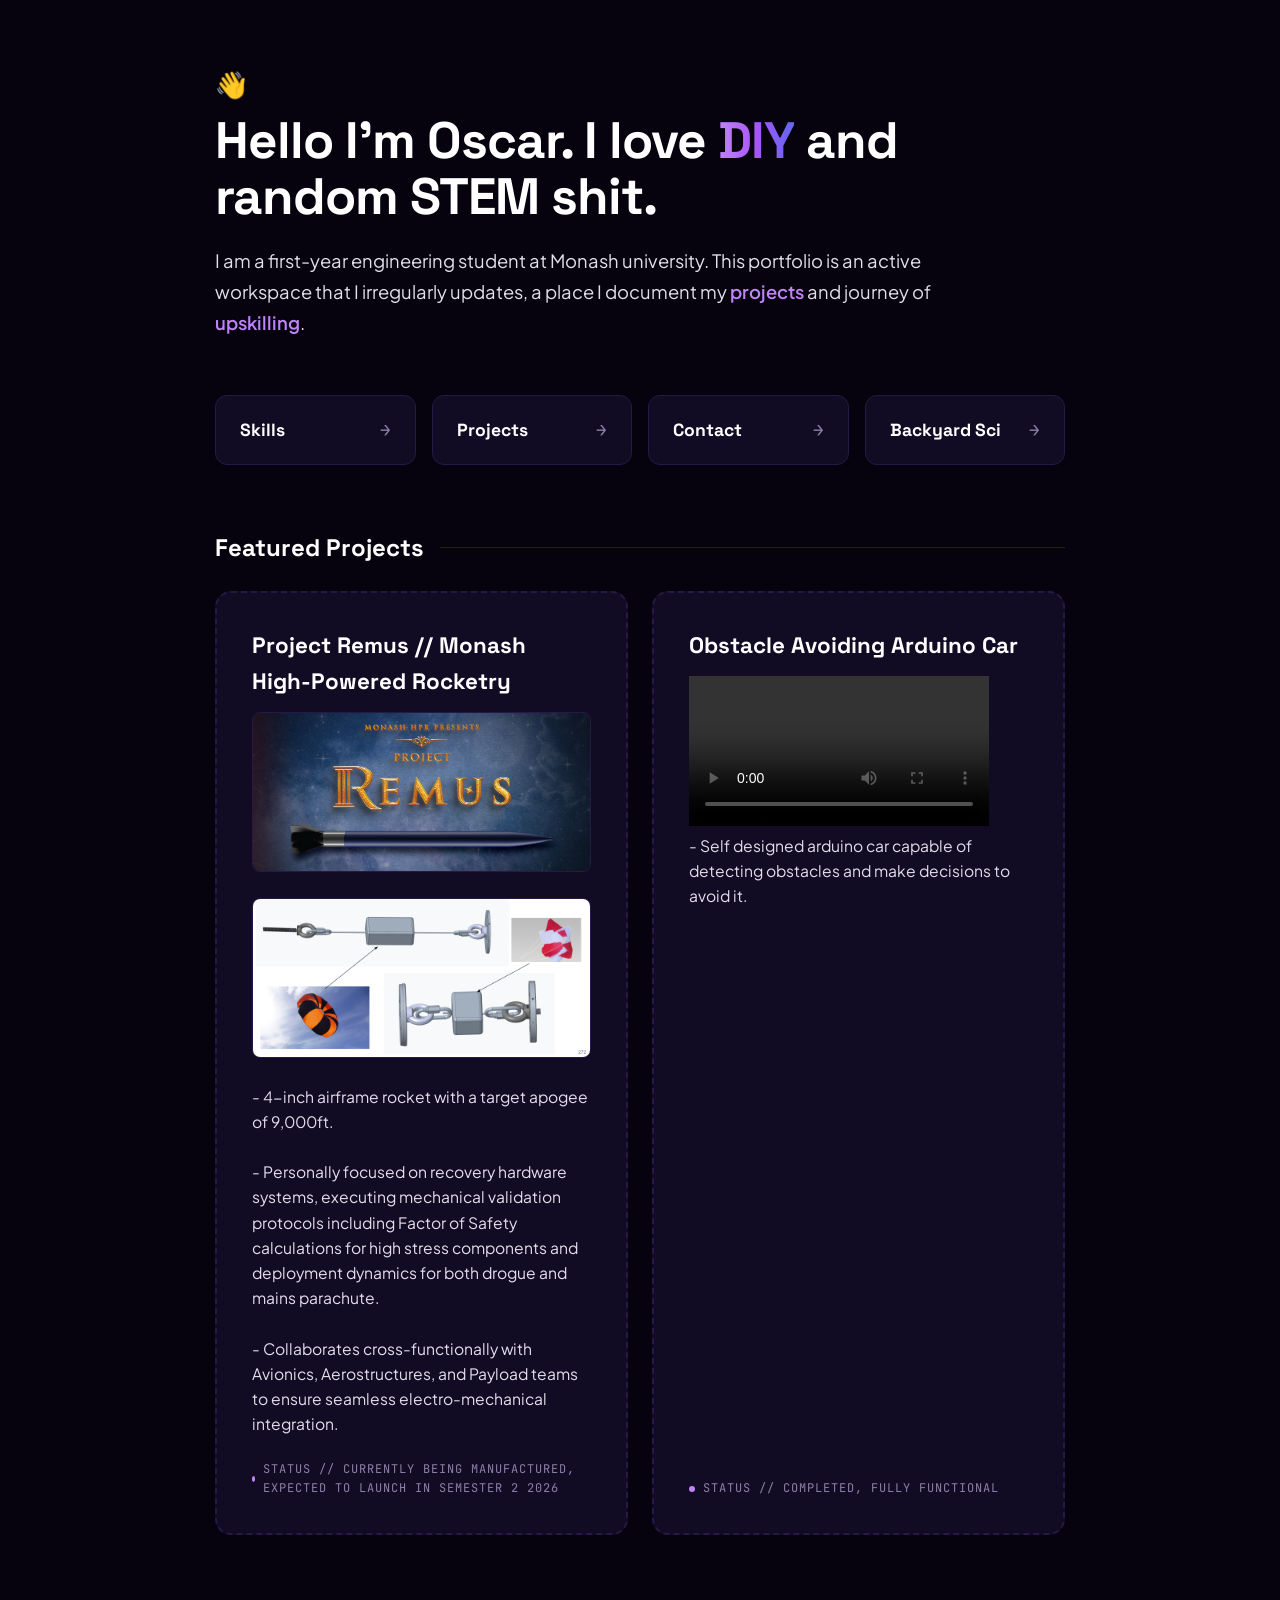
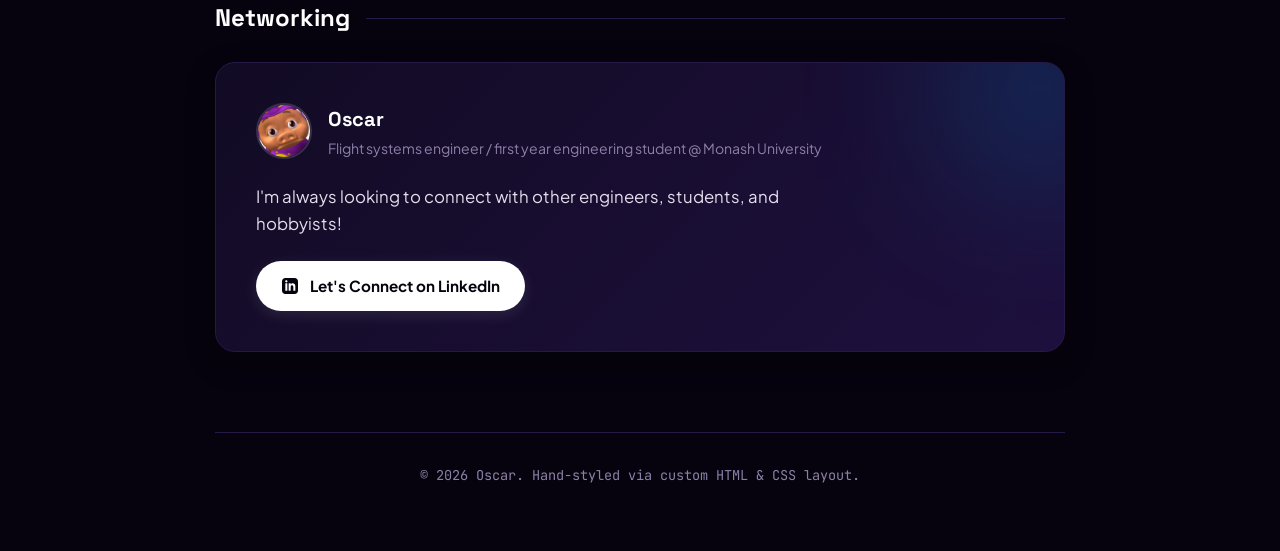
==== index.html @ cb421251 "Update index.html" ====
<!DOCTYPE html>
<html lang="en">
<head>
    <meta charset="UTF-8">
    <meta name="viewport" content="width=device-width, initial-scale=1.0">
    <title>Oscar // Portfolio</title>
    
    <!-- Premium clean fonts -->
    <link rel="preconnect" href="https://fonts.googleapis.com">
    <link rel="preconnect" href="https://fonts.gstatic.com" crossorigin>
    <link href="https://fonts.googleapis.com/css2?family=Space+Grotesk:wght@500;700&family=Plus+Jakarta+Sans:wght@400;500;600;700&family=JetBrains+Mono:wght@400;500&display=swap" rel="stylesheet">
    
    <style>
        /* PASSIONATE PURPLE THEME VARIABLES */
        :root {
            --bg-main: #06030e;        /* Dark obsidian purple night */
            --bg-card: #120b24;        /* Rich velvet purple for structural cards */
            --bg-card-hover: #191032;  /* Slightly brighter purple for hover reactions */
            --border: #261947;         /* Defined, clean border line */
            --text-title: #ffffff;     /* Crisp white for core headings */
            --text-body: #e3ddec;      /* Bright, high-readability text */
            --text-muted: #8d80a8;     /* Soft purple-grey for details */
            --accent-purple: #c084fc;  /* Neon electric lavender */
            --accent-blue: #6366f1;    /* Deep cosmic indigo */
            --linkedin-blue: #0077b5;  /* Official LinkedIn Accent */
        }

        /* RESET & BASE LAYOUT */
        * {
            box-sizing: border-box;
            margin: 0;
            padding: 0;
        }

        body {
            font-family: 'Plus Jakarta Sans', sans-serif;
            background-color: var(--bg-main);
            color: var(--text-body);
            line-height: 1.6;
            padding: 4rem 2rem;
            display: flex;
            justify-content: center;
            min-height: 100vh;
        }

        .container {
            max-width: 850px;
            width: 100%;
        }

        /* 1. ENTHUSIASTIC & PASSIONATE HEADER */
        header {
            margin-bottom: 3.5rem;
        }

        .wave-emoji {
            font-size: 1.6rem;
            display: inline-block;
            margin-bottom: 0.5rem;
        }

        h1 {
            font-family: 'Space Grotesk', sans-serif;
            font-size: 3.2rem;
            font-weight: 700;
            color: var(--text-title);
            letter-spacing: -1px;
            line-height: 1.1;
            margin-bottom: 1.2rem;
        }

        /* Gradient phrase highlighting true passion */
        h1 span {
            background: linear-gradient(to right, var(--accent-purple), #a855f7, var(--accent-blue));
            -webkit-background-clip: text;
            -webkit-text-fill-color: transparent;
        }

        .passionate-bio {
            font-size: 1.15rem;
            color: var(--text-body);
            max-width: 720px;
            line-height: 1.7;
        }

        .passionate-bio strong {
            color: var(--accent-purple);
            font-weight: 600;
        }

        /* 2. DIRECTORY NAVIGATION LINKS */
        .nav-grid {
            display: grid;
            grid-template-columns: repeat(auto-fit, minmax(180px, 1fr));
            gap: 1rem;
            margin-bottom: 4rem;
        }

        .nav-card {
            background-color: var(--bg-card);
            border: 1px solid var(--border);
            border-radius: 12px;
            padding: 1.25rem 1.5rem;
            text-decoration: none;
            color: var(--text-title);
            font-family: 'Space Grotesk', sans-serif;
            font-weight: 700;
            font-size: 1.1rem;
            display: flex;
            justify-content: space-between;
            align-items: center;
            transition: all 0.25s cubic-bezier(0.4, 0, 0.2, 1);
        }

        .nav-card .arrow {
            font-family: 'JetBrains Mono', monospace;
            color: var(--text-muted);
            transition: transform 0.2s ease, color 0.2s ease;
        }

        .nav-card:hover {
            background-color: var(--bg-card-hover);
            border-color: var(--accent-purple);
            transform: translateY(-3px);
            box-shadow: 0 8px 20px rgba(192, 132, 252, 0.08);
        }

        .nav-card:hover .arrow {
            transform: translateX(4px);
            color: var(--accent-purple);
        }

        /* SECTION UTILITIES */
        .section-header {
            font-family: 'Space Grotesk', sans-serif;
            font-size: 1.5rem;
            color: var(--text-title);
            margin-bottom: 1.5rem;
            display: flex;
            align-items: center;
            gap: 1rem;
        }

        .section-header::after {
            content: '';
            flex-grow: 1;
            height: 1px;
            background-color: var(--border);
        }

        /* 3. TWO-COLUMN FEATURED PROJECTS GRID */
        .projects-twin-grid {
            display: grid;
            grid-template-columns: repeat(auto-fit, minmax(340px, 1fr));
            gap: 1.5rem;
            margin-bottom: 4rem;
        }

        .placeholder-card {
            background-color: var(--bg-card);
            border: 2px dashed var(--border); /* Dashed lines clearly indicate incoming builds */
            border-radius: 16px;
            padding: 2.2rem;
            display: flex;
            flex-direction: column;
            justify-content: space-between;
            min-height: 280px;
            transition: all 0.25s ease;
        }

        .placeholder-card:hover {
            border-color: rgba(192, 132, 252, 0.4);
            background-color: rgba(25, 16, 50, 0.3);
        }

        .card-top h3 {
            font-family: 'Space Grotesk', sans-serif;
            font-size: 1.4rem;
            color: var(--text-title);
            margin-bottom: 0.75rem;
        }

        .card-top p {
            color: var(--text-body);
            font-size: 0.98rem;
            line-height: 1.6;
        }

        /* Styling for the new project showcase images */
        .project-img {
            width: 100%;
            height: 160px;
            object-fit: cover;
            border-radius: 8px;
            margin-bottom: 1.2rem;
            border: 1px solid var(--border);
        }

        .status-tag {
            font-family: 'JetBrains Mono', monospace;
            font-size: 0.75rem;
            color: var(--text-muted);
            text-transform: uppercase;
            letter-spacing: 1px;
            display: flex;
            align-items: center;
            gap: 0.5rem;
            margin-top: 1.5rem;
        }

        /* Small pulsing dot for active projects */
        .status-tag::before {
            content: '';
            width: 6px;
            height: 6px;
            background-color: var(--accent-purple);
            border-radius: 50%;
            display: inline-block;
        }

        /* 4. VISUALLY APPEALING LINKEDIN FEATURE CARD */
        .linkedin-feature-box {
            background: linear-gradient(135deg, rgba(18, 11, 36, 1) 0%, rgba(30, 16, 62, 1) 100%);
            border: 1px solid var(--border);
            border-radius: 20px;
            padding: 2.5rem;
            position: relative;
            overflow: hidden;
            display: flex;
            flex-direction: column;
            gap: 1.5rem;
            box-shadow: 0 10px 30px rgba(0, 0, 0, 0.3);
        }

        /* Subtle glowing background accent blur */
        .linkedin-feature-box::after {
            content: '';
            position: absolute;
            top: -50px;
            right: -50px;
            width: 150px;
            height: 150px;
            background: var(--linkedin-blue);
            filter: blur(80px);
            opacity: 0.4;
            pointer-events: none;
        }

        .linkedin-header {
            display: flex;
            align-items: center;
            gap: 1rem;
        }

        /* Formatted profile image styling */
        .linkedin-avatar {
            width: 56px;
            height: 56px;
            border-radius: 50%;
            object-fit: cover;
            border: 2px solid rgba(255, 255, 255, 0.15);
        }

        .profile-info h4 {
            font-family: 'Space Grotesk', sans-serif;
            font-size: 1.25rem;
            color: var(--text-title);
            margin-bottom: 0.15rem;
        }

        .profile-info p {
            font-size: 0.88rem;
            color: var(--text-muted);
        }

        .linkedin-pitch {
            color: var(--text-body);
            font-size: 1.05rem;
            max-width: 600px;
        }

        .linkedin-btn {
            align-self: flex-start;
            background-color: var(--text-title);
            color: var(--bg-main);
            padding: 0.8rem 1.6rem;
            border-radius: 30px;
            text-decoration: none;
            font-weight: 700;
            font-size: 0.95rem;
            display: inline-flex;
            align-items: center;
            gap: 0.75rem;
            transition: all 0.25s ease;
            box-shadow: 0 4px 15px rgba(255, 255, 255, 0.1);
        }

        .linkedin-btn svg {
            fill: currentColor;
            width: 16px;
            height: 16px;
            }

        .linkedin-btn:hover {
            background-color: var(--accent-purple);
            color: var(--text-title);
            transform: translateY(-2px);
            box-shadow: 0 6px 20px rgba(192, 132, 252, 0.3);
        }

        /* MINIMAL FOOTER */
        footer {
            margin-top: 5rem;
            border-top: 1px solid var(--border);
            padding-top: 2rem;
            text-align: center;
            font-family: 'JetBrains Mono', monospace;
            font-size: 0.85rem;
            color: var(--text-muted);
        }

        @media (max-width: 680px) {
            h1 { font-size: 2.4rem; }
            body { padding: 2rem 1rem; }
            .linkedin-feature-box { padding: 1.75rem; }
        }
    </style>
</head>
<body>

    <div class="container">
        
        <!-- HEADER BLOCK -->
        <header>
            <span class="wave-emoji">👋</span>
            <h1>Hello I'm Oscar. I love <span>DIY</span> and random STEM shit.</h1>
            <p class="passionate-bio">
                I am a first-year engineering student at Monash university. This portfolio is an active workspace that I irregularly updates, a place I document my <strong>projects</strong> and journey of <strong>upskilling</strong>.
            </p>
        </header>

        <!-- DIRECTORY NAVIGATION -->
        <nav class="nav-grid">
            <a href="SKILLS.html" class="nav-card">Skills <span class="arrow">→</span></a>
            <a href="project.html" class="nav-card">Projects <span class="arrow">→</span></a>
            <a href="CONTACTS.html" class="nav-card">Contact <span class="arrow">→</span></a>
            <a href="backyardscience.html" class="nav-card">Backyard Sci <span class="arrow">→</span></a>
        </nav>

        <!-- TWO FEATURED PROJECTS PLACEHOLDERS -->
        <section>
            <h2 class="section-header">Featured Projects</h2>
            <div class="projects-twin-grid">
                
                <!-- PROJECT REMUS -->
                <div class="placeholder-card">
                    <div class="card-top">
                        <!-- FEATURED IMAGE ONE -->
                        <h3>Project Remus // Monash High-Powered Rocketry</h3>
                        <img src="Images/remus.png" alt="Project Remus" class="project-img">
                        <img src="Images/remusrecovery.png" alt="CAD designs of the recovery system" class="project-img">
                        <p>
                            - 4-inch airframe rocket with a target apogee of 9,000ft.
                        </p>
                        <br>
                        <p>
                            - Personally focused on recovery hardware systems, executing mechanical validation protocols including Factor of Safety calculations for high stress components and deployment dynamics for both drogue and mains parachute. 
                        </p>
                        <br>
                        <p>    
                            - Collaborates cross-functionally with Avionics, Aerostructures, and Payload teams to ensure seamless electro-mechanical integration.
                        </p>
                    </div>
                    <div class="status-tag">Status // Currently being manufactured, expected to launch in semester 2 2026</div>
                </div>

                <!-- OBSTACLE AVOIDING ARDUINO CAR -->
                <div class="placeholder-card">
                    <div class="card-top">
                        <!-- FEATURED IMAGE TWO -->
                        <h3>Obstacle Avoiding Arduino Car</h3>
                        <video src="Images/obstacleavoidingcar.mp4" controls width="300" ></video>
                        <p>
                            - Self designed arduino car capable of detecting obstacles and make decisions to avoid it.
                        </p>
                    </div>
                    <div class="status-tag">Status // Completed, fully functional</div>
                </div>

            </div>
        </section>

        <!-- DETAILED VISUAL LINKEDIN FEATURE CARD -->
        <section style="margin-bottom: 2rem;">
            <h2 class="section-header">Networking</h2>
            <div class="linkedin-feature-box">
                <div class="linkedin-header">
                    <!-- NEW LINKEDIN PROFILE PICTURE REPLACING INTERACTION BLANK CIRCLE -->
                    <img src="Images/ggbond.png" alt="Oscar Profile Picture" class="linkedin-avatar">
                    <div class="profile-info">
                        <h4>Oscar</h4>
                        <p>Flight systems engineer / first year engineering student @ Monash University</p>
                    </div>
                </div>
                
                <p class="linkedin-pitch">
                    I'm always looking to connect with other engineers, students, and hobbyists!
                </p>

                <!-- Button with official embedded LinkedIn SVG logo vector -->
                <a href="https://www.linkedin.com/in/oscar-li-14785518a/" target="_blank" class="linkedin-btn">
                    <svg xmlns="http://www.w3.org/2000/svg" viewBox="0 0 24 24"><path d="M19 0h-14c-2.761 0-5 2.239-5 5v14c0 2.761 2.239 5 5 5h14c2.762 0 5-2.239 5-5v-14c0-2.761-2.238-5-5-5zm-11 19h-3v-11h3v11zm-1.5-12.268c-.966 0-1.75-.79-1.75-1.764s.784-1.764 1.75-1.764 1.75.79 1.75 1.764-.783 1.764-1.75 1.764zm13.5 12.268h-3v-5.604c0-3.368-4-3.113-4 0v5.604h-3v-11h3v1.765c1.396-2.586 7-2.777 7 2.476v6.759z"/></svg>
                    Let's Connect on LinkedIn
                </a>
            </div>
        </section>

        <!-- CONSOLE FOOTER -->
        <footer>
            <p>© 2026 Oscar. Hand-styled via custom HTML & CSS layout.</p>
        </footer>

    </div>

</body>
</html>
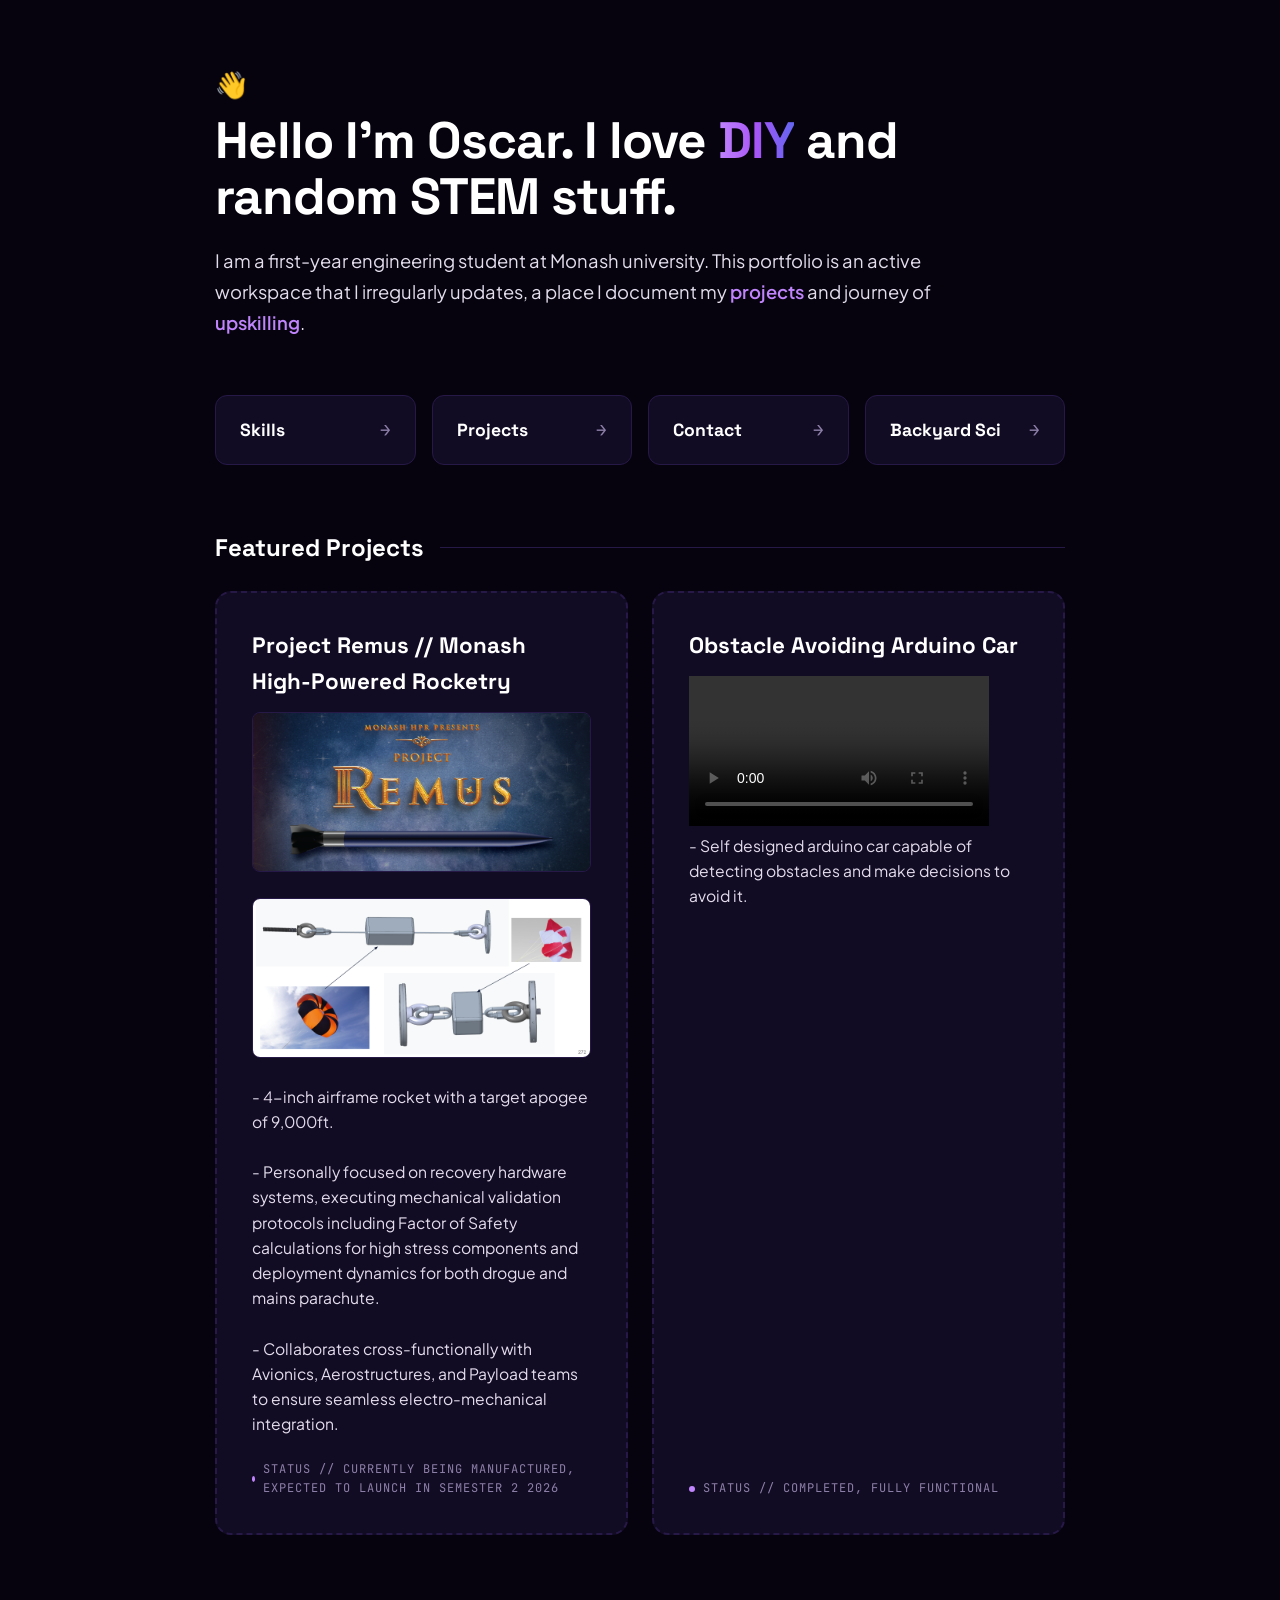
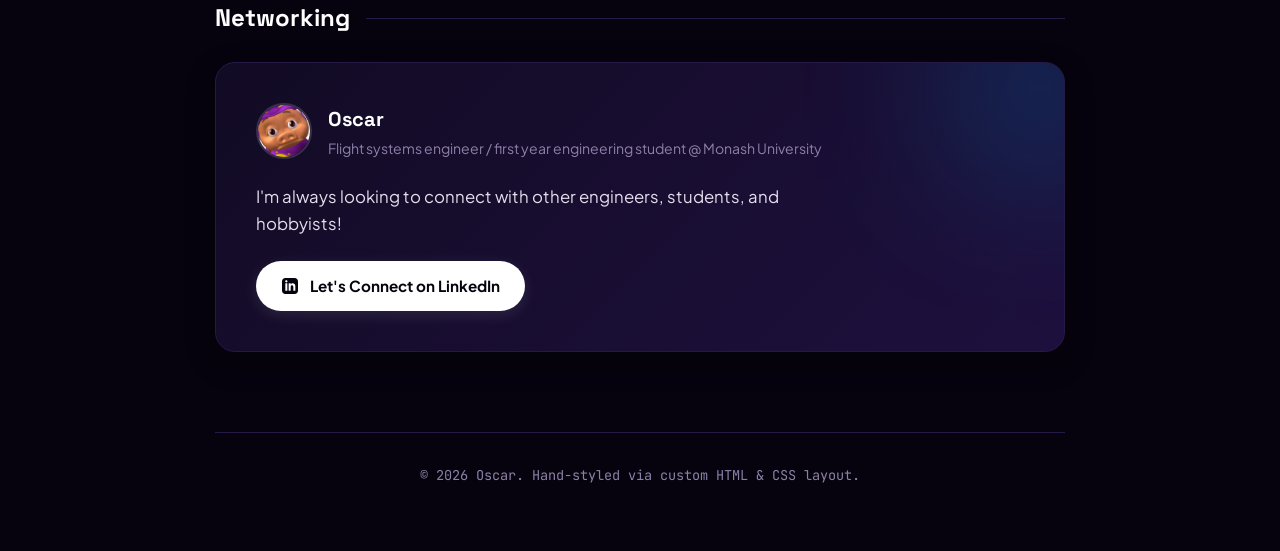
==== commit daa947f7: "Update index.html" ====
--- a/index.html
+++ b/index.html
@@ -333,7 +333,7 @@
         <!-- HEADER BLOCK -->
         <header>
             <span class="wave-emoji">👋</span>
-            <h1>Hello I'm Oscar. I love <span>DIY</span> and random STEM shit.</h1>
+            <h1>Hello I'm Oscar. I love <span>DIY</span> and random STEM stuff.</h1>
             <p class="passionate-bio">
                 I am a first-year engineering student at Monash university. This portfolio is an active workspace that I irregularly updates, a place I document my <strong>projects</strong> and journey of <strong>upskilling</strong>.
             </p>
@@ -341,9 +341,9 @@
 
         <!-- DIRECTORY NAVIGATION -->
         <nav class="nav-grid">
-            <a href="SKILLS.html" class="nav-card">Skills <span class="arrow">→</span></a>
-            <a href="project.html" class="nav-card">Projects <span class="arrow">→</span></a>
-            <a href="CONTACTS.html" class="nav-card">Contact <span class="arrow">→</span></a>
+            <a href="skills.html" class="nav-card">Skills <span class="arrow">→</span></a>
+            <a href="projects.html" class="nav-card">Projects <span class="arrow">→</span></a>
+            <a href="contacts.html" class="nav-card">Contact <span class="arrow">→</span></a>
             <a href="backyardscience.html" class="nav-card">Backyard Sci <span class="arrow">→</span></a>
         </nav>
 
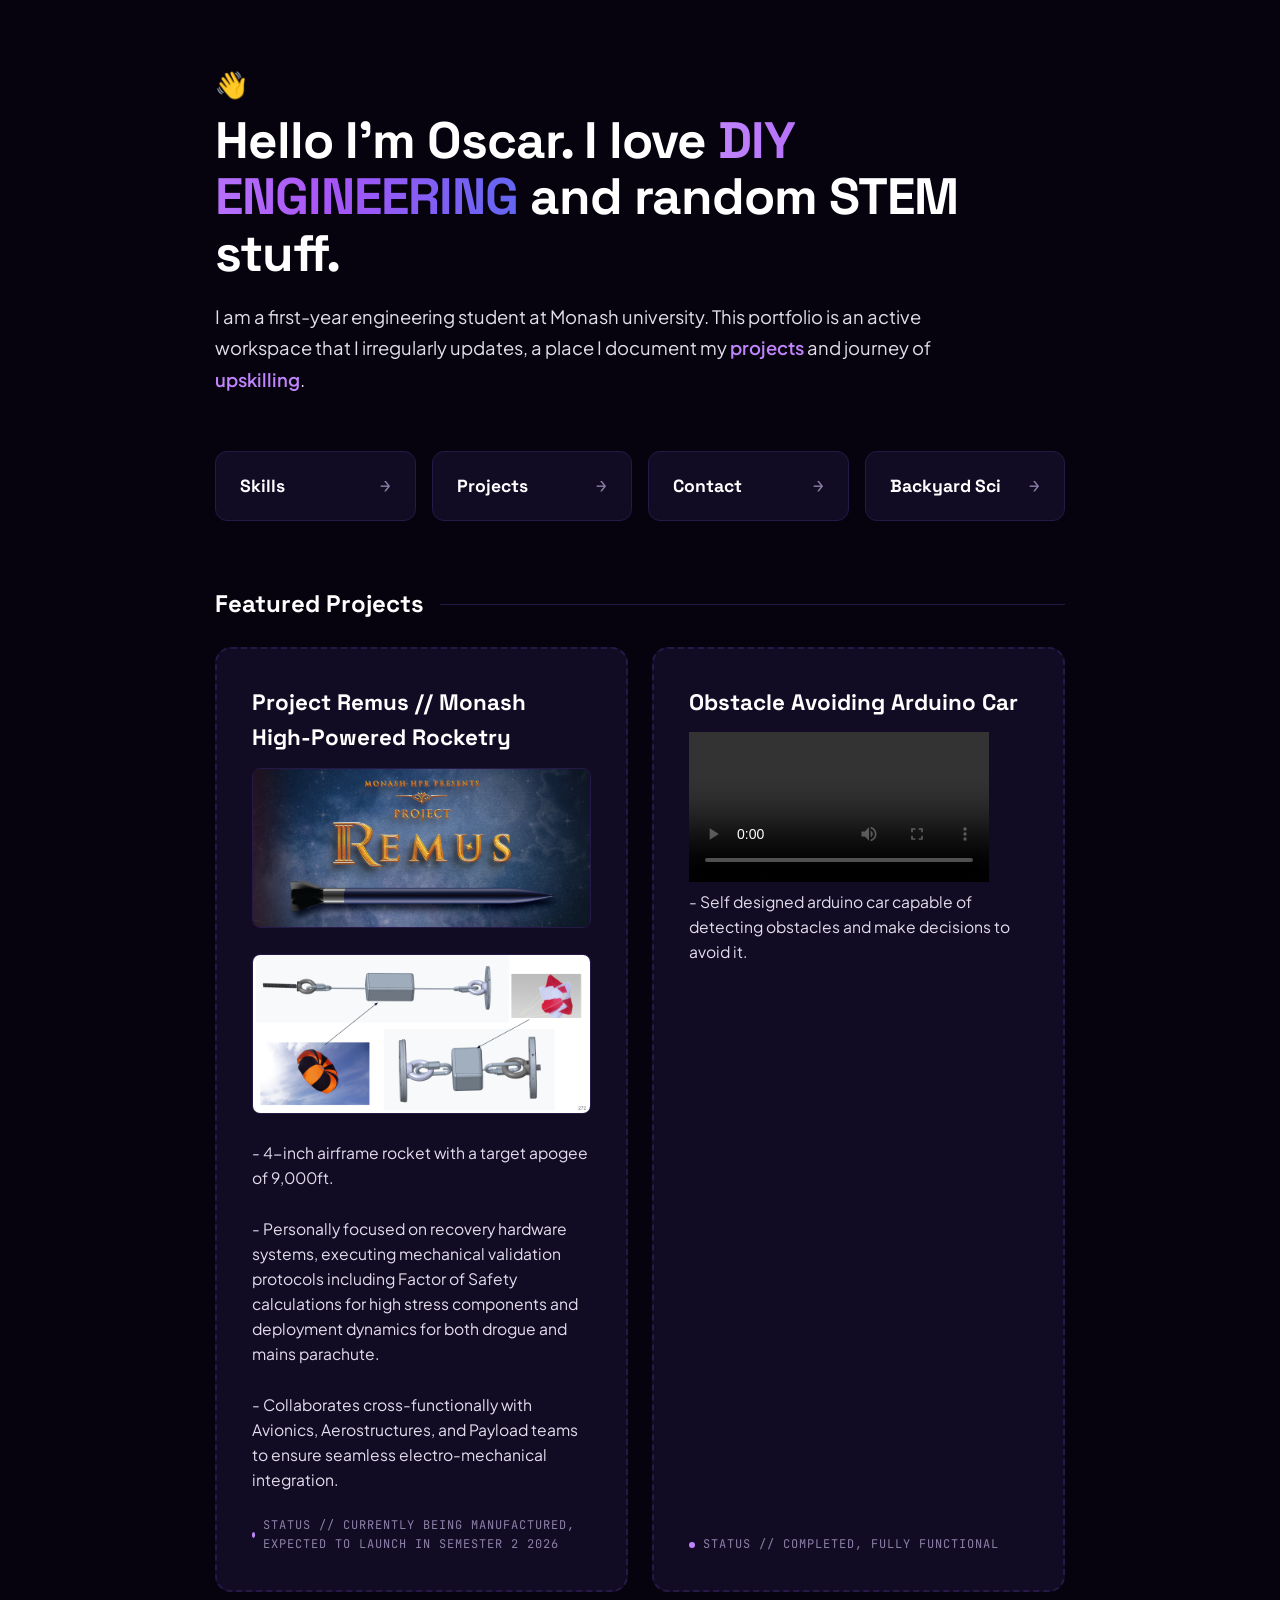
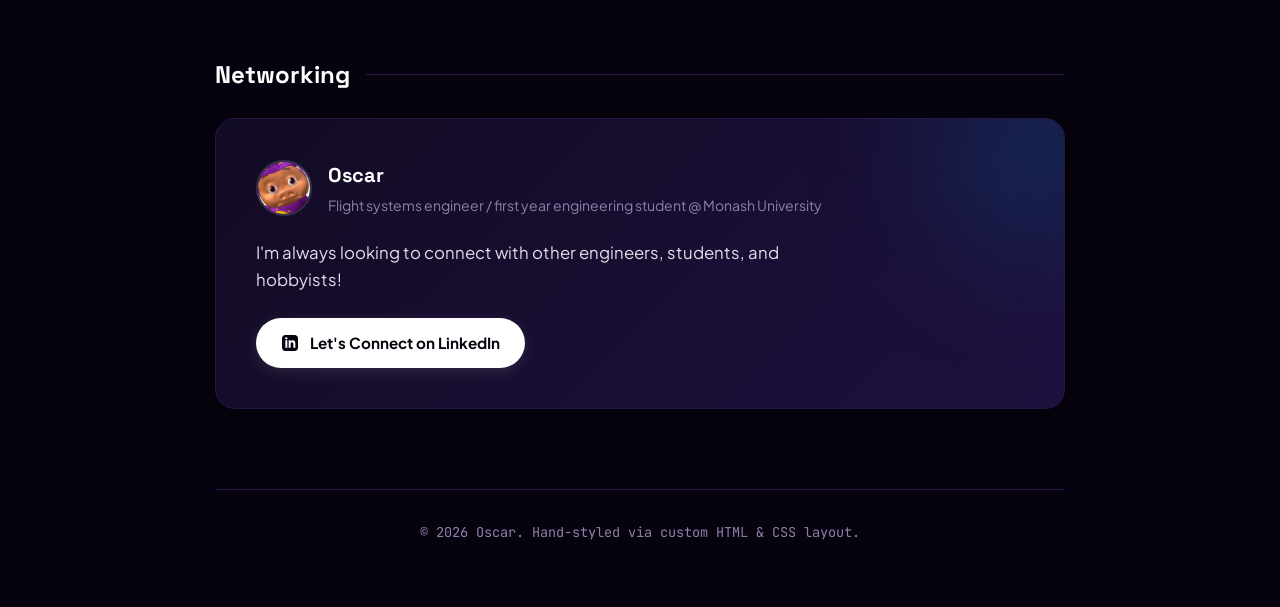
==== commit 17b4428b: "Update index.html" ====
--- a/index.html
+++ b/index.html
@@ -333,7 +333,7 @@
         <!-- HEADER BLOCK -->
         <header>
             <span class="wave-emoji">👋</span>
-            <h1>Hello I'm Oscar. I love <span>DIY</span> and random STEM stuff.</h1>
+            <h1>Hello I'm Oscar. I love <span>DIY ENGINEERING</span> and random STEM stuff.</h1>
             <p class="passionate-bio">
                 I am a first-year engineering student at Monash university. This portfolio is an active workspace that I irregularly updates, a place I document my <strong>projects</strong> and journey of <strong>upskilling</strong>.
             </p>
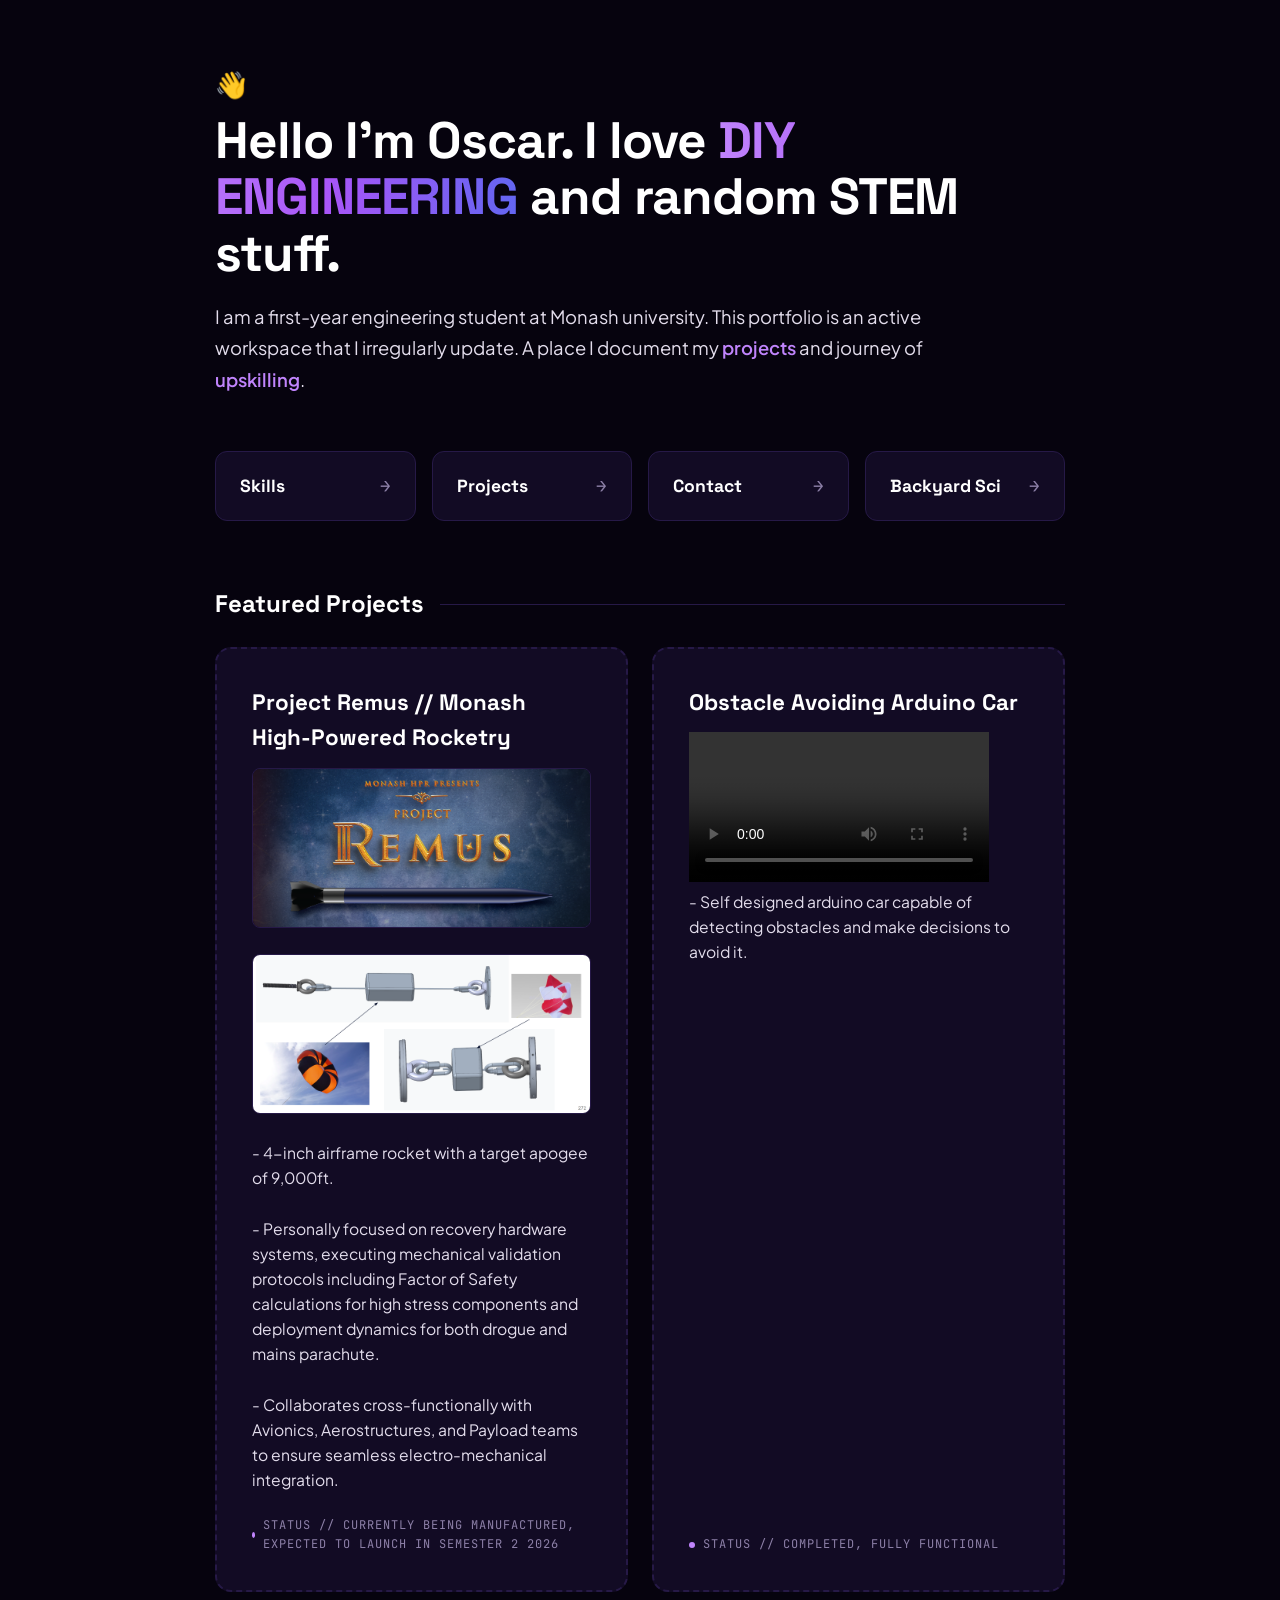
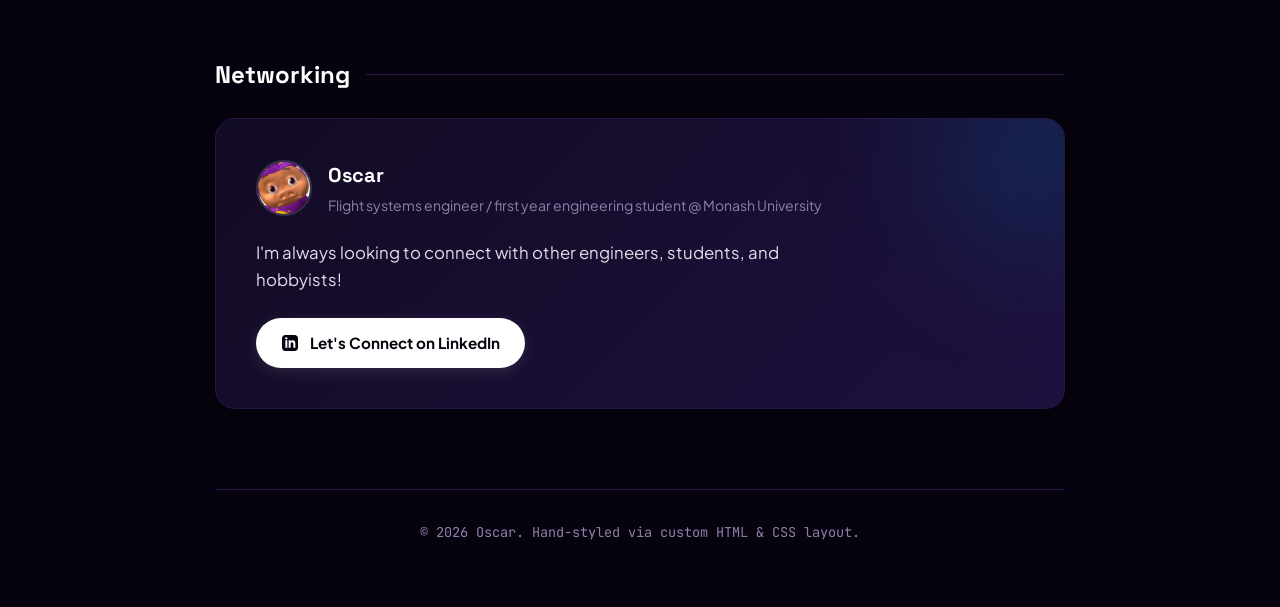
==== commit 05ae9785: "Update index.html" ====
--- a/index.html
+++ b/index.html
@@ -335,7 +335,7 @@
             <span class="wave-emoji">👋</span>
             <h1>Hello I'm Oscar. I love <span>DIY ENGINEERING</span> and random STEM stuff.</h1>
             <p class="passionate-bio">
-                I am a first-year engineering student at Monash university. This portfolio is an active workspace that I irregularly updates, a place I document my <strong>projects</strong> and journey of <strong>upskilling</strong>.
+                I am a first-year engineering student at Monash university. This portfolio is an active workspace that I irregularly update. A place I document my <strong>projects</strong> and journey of <strong>upskilling</strong>.
             </p>
         </header>
 
